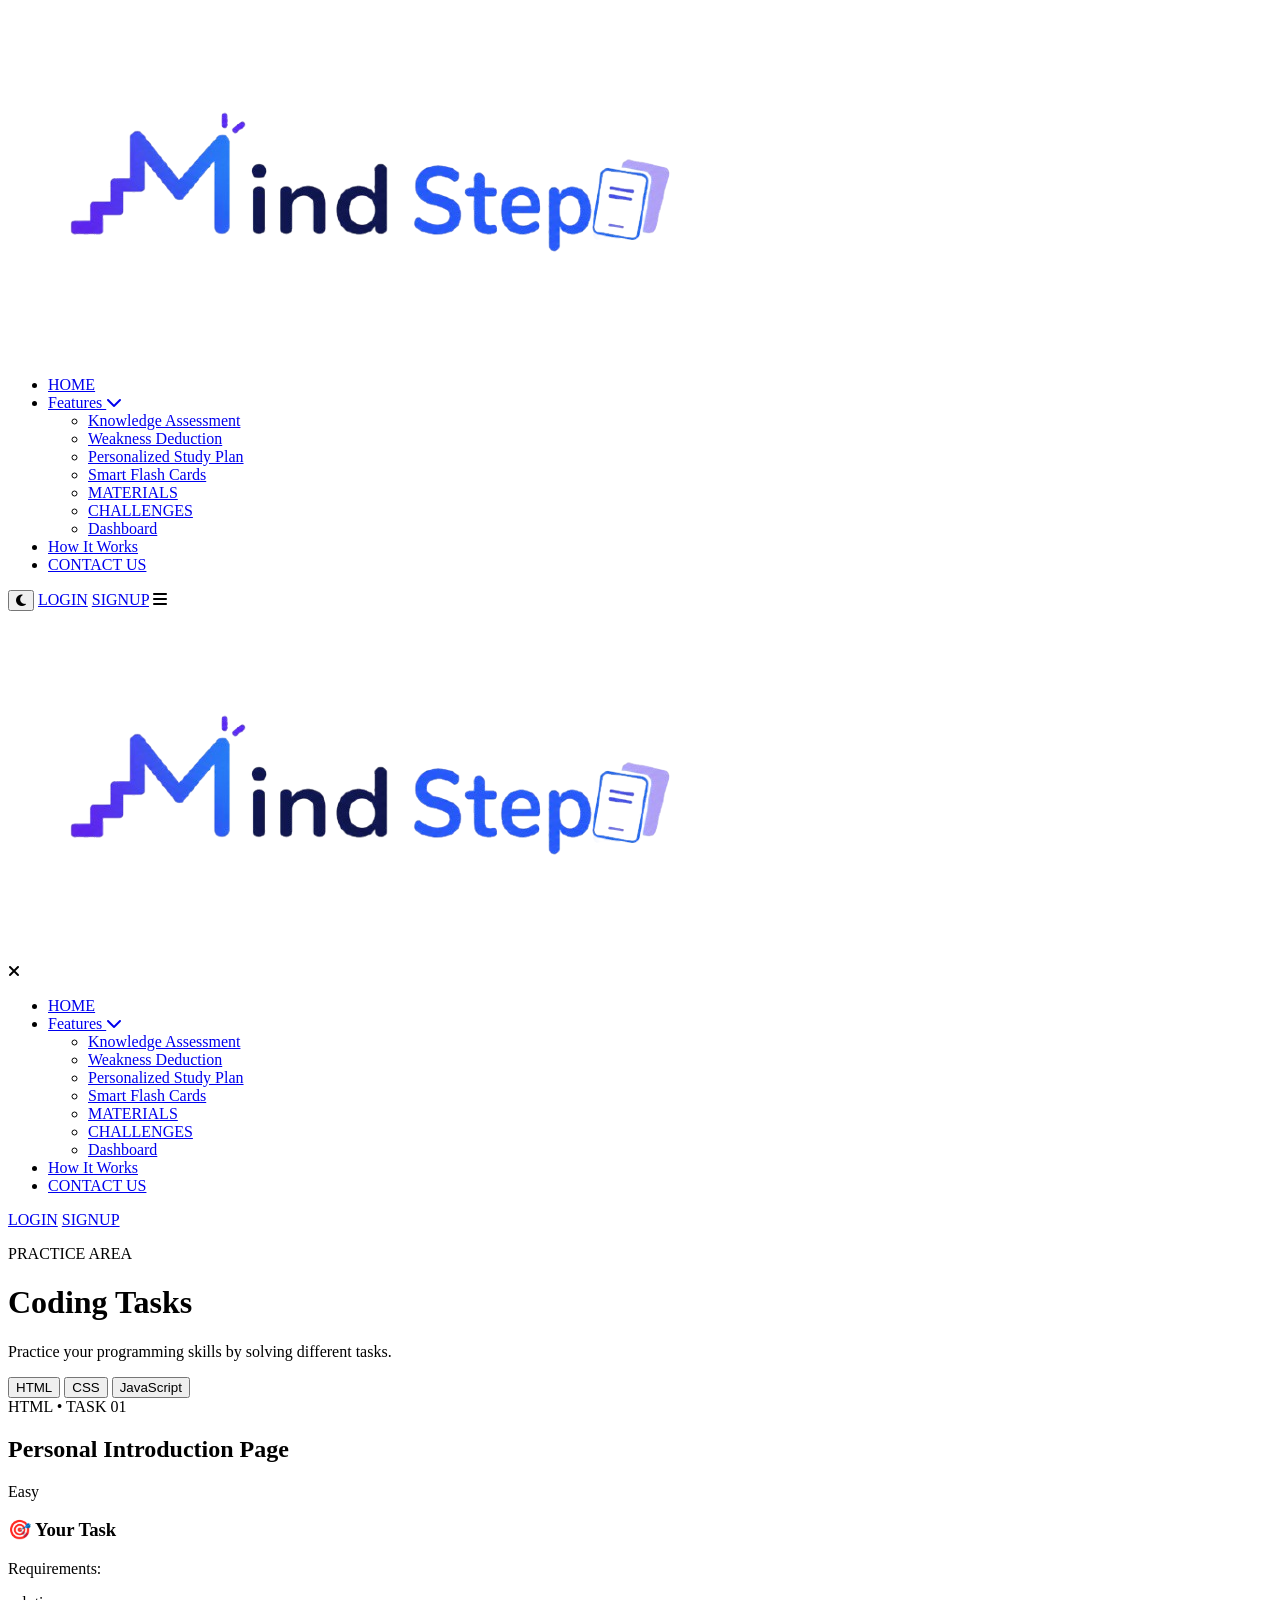
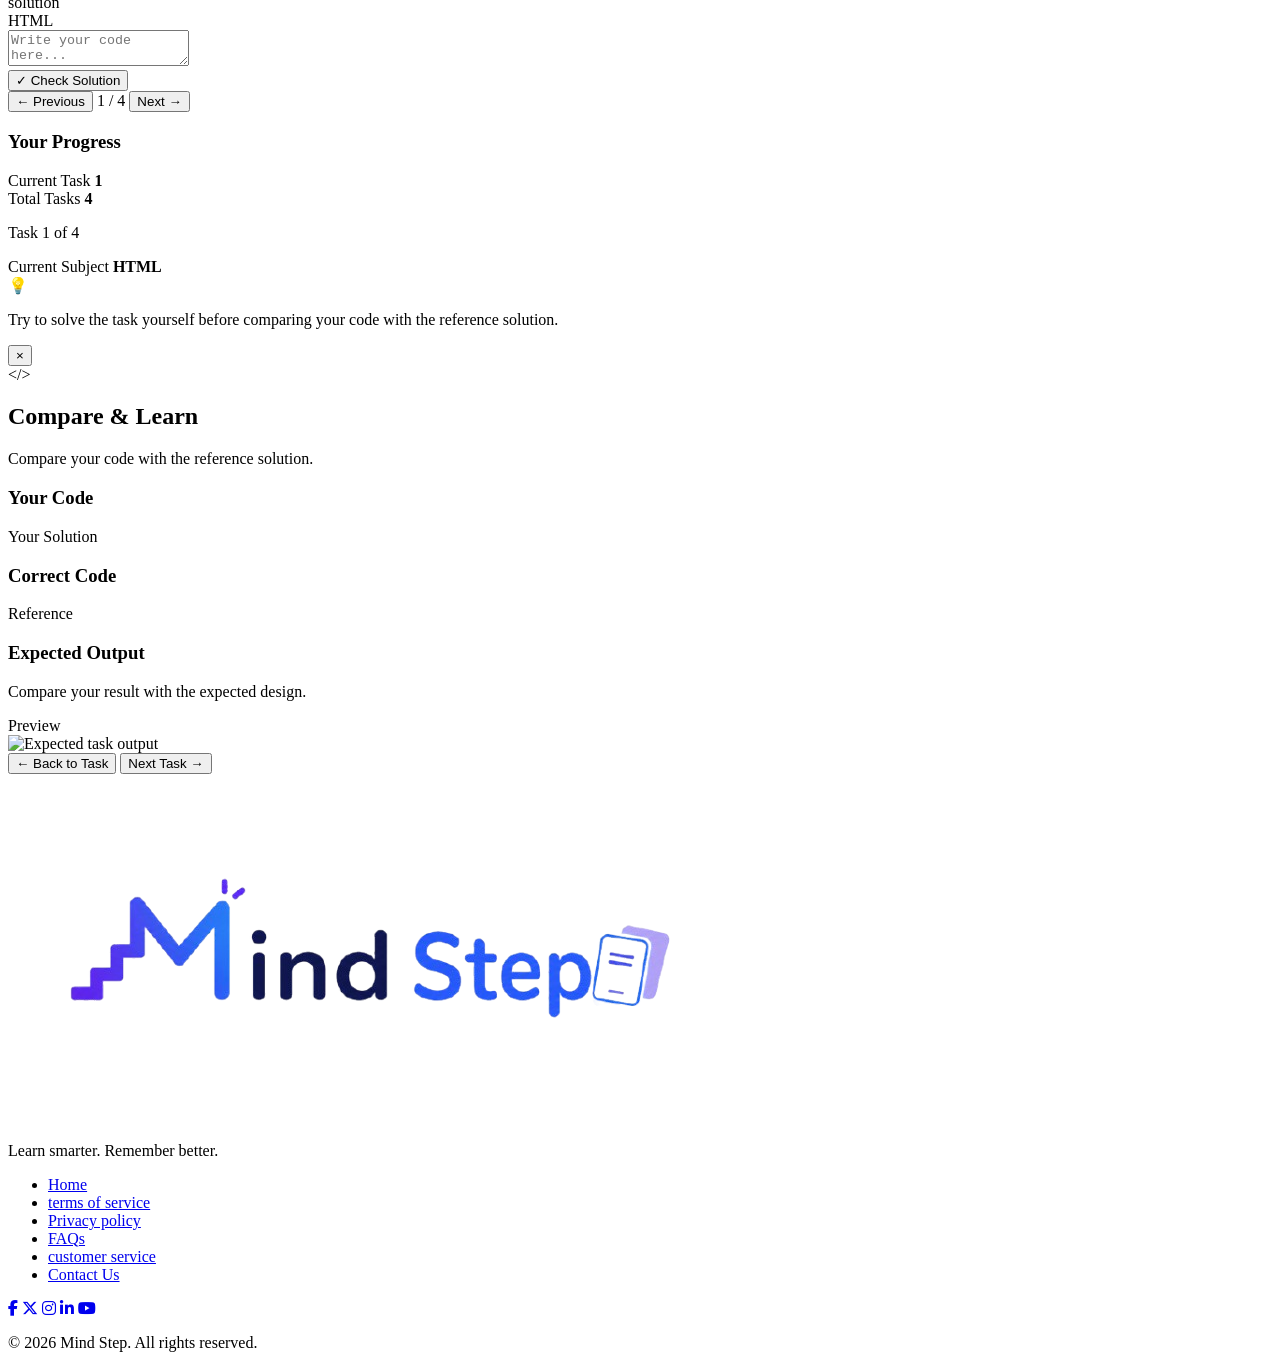
==== challenges.html @ 677df2b9 "Add files via upload" ====
<!DOCTYPE html>
<html lang="en" dir="ltr">

<head>

    <meta charset="UTF-8">

    <meta name="viewport" content="width=device-width, initial-scale=1.0">

    <title>CodeLearn - Coding Tasks</title>

    <link rel="stylesheet"
          href="https://cdnjs.cloudflare.com/ajax/libs/font-awesome/6.5.2/css/all.min.css">

    <link rel="stylesheet" href="css/nav&footer.css">

    <link
        rel="stylesheet"
        href="https://cdnjs.cloudflare.com/ajax/libs/prism/1.29.0/themes/prism-tomorrow.min.css"
    >

    <link rel="stylesheet" href="css/challenges.css">

</head>


<body>


<nav>

    <div class="logo">
        <img src="ChatGPT_Image_Aug_16__2026__09_27_09_PM-removebg-preview.png" alt="Mind Step">
    </div>

    <ul class="nav-links">

        <li><a href="index.html">HOME</a></li>

        <li class="features-menu">
            <a href="index.html#features">
                Features
                <i class="fa-solid fa-chevron-down"></i>
            </a>

            <ul class="features-dropdown">
                <li><a href="diagnostic-test.html">Knowledge Assessment</a></li>
                <li><a href="result.html">Weakness Deduction</a></li>
                <li><a href="study-plan.html">Personalized Study Plan</a></li>
                <li><a href="flashcards.html">Smart Flash Cards</a></li>
                <li><a href="material.html">MATERIALS</a></li>
                <li><a href="challenges.html" class="active">CHALLENGES</a></li>
                <li><a href="dashboard.html">Dashboard</a></li>
            </ul>
        </li>

        <li><a href="index.html#how-it-works">How It Works</a></li>
        <li><a href="index.html#contact">CONTACT US</a></li>

    </ul>

    <div class="nav-actions">

        <button onclick="toggleDarkMode()" class="dark-mode-btn" id="darkModeBtn" type="button">
            <i class="fa-solid fa-moon"></i>
        </button>

        <a href="login.html" class="nav-cta">LOGIN</a>
        <a href="signup.html" class="nav-cta">SIGNUP</a>

        <i onclick="showsidebar()" class="fa-solid fa-bars menu-icon"></i>

    </div>

    <div class="sidebar">

        <div class="sidebar-header">
            <div class="logo">
                <img src="ChatGPT_Image_Aug_16__2026__09_27_09_PM-removebg-preview.png" alt="Mind Step">
            </div>
            <i onclick="hidesidebar()" class="fa-solid fa-xmark close-icon"></i>
        </div>

        <ul>
            <li><a href="index.html">HOME</a></li>

            <li class="sidebar-features">
                <a href="index.html#features">
                    Features
                    <i class="fa-solid fa-chevron-down"></i>
                </a>

                <ul class="sidebar-features-dropdown">
                    <li><a href="diagnostic-test.html">Knowledge Assessment</a></li>
                    <li><a href="result.html">Weakness Deduction</a></li>
                    <li><a href="study-plan.html">Personalized Study Plan</a></li>
                    <li><a href="flashcards.html">Smart Flash Cards</a></li>
                    <li><a href="material.html">MATERIALS</a></li>
                    <li><a href="challenges.html">CHALLENGES</a></li>
                    <li><a href="dashboard.html">Dashboard</a></li>
                </ul>
            </li>

            <li><a href="index.html#how-it-works">How It Works</a></li>
            <li><a href="index.html#contact">CONTACT US</a></li>
        </ul>

        <div class="sidebar-buttons">
            <a href="login.html" class="sider-cta">LOGIN</a>
            <a href="signup.html" class="sider-cta">SIGNUP</a>
        </div>

    </div>

</nav>



<main class="container">


    <!-- PAGE TITLE -->

    <div class="page-title">

        <p class="small-title">
            PRACTICE AREA
        </p>

        <h1>
            Coding Tasks
        </h1>

        <p class="description">
            Practice your programming skills by solving different tasks.
        </p>

    </div>



    <!-- SUBJECTS -->

    <div class="subjects">

        <button
            class="subject-btn active"
            data-subject="HTML"
        >
            HTML
        </button>


        <button
            class="subject-btn"
            data-subject="CSS"
        >
            CSS
        </button>


        <button
            class="subject-btn"
            data-subject="JavaScript"
        >
            JavaScript
        </button>

    </div>



    <!-- TASK LAYOUT -->

    <div class="task-layout">


        <section class="task-section">


            <div class="task-card">


                <!-- TASK HEADER -->

                <div class="task-header">

                    <div>

                        <span class="task-number">

                            <span id="currentLanguage">
                                HTML
                            </span>

                            • TASK

                            <span id="taskNumber">
                                01
                            </span>

                        </span>


                        <h2 id="taskTitle">
                            Personal Introduction Page
                        </h2>

                    </div>


                    <span
                        id="difficulty"
                        class="difficulty easy"
                    >
                        Easy
                    </span>

                </div>



                <!-- INSTRUCTIONS -->

                <div class="instructions">

                    <h3>
                        🎯 Your Task
                    </h3>


                    <p id="taskDescription"></p>


                    <div class="requirements">

                        <p>
                            Requirements:
                        </p>


                        <ul id="requirementsList"></ul>

                    </div>

                </div>



                <!-- CODE EDITOR -->

                <div class="editor-container">


                    <div class="editor-header">


                        <div class="editor-title">

                            <span class="dot red"></span>

                            <span class="dot yellow"></span>

                            <span class="dot green"></span>

                            <span class="file-name">
                                solution
                            </span>

                        </div>


                        <span
                            id="language"
                            class="language"
                        >
                            HTML
                        </span>

                    </div>



                    <div class="editor">

                        <textarea
                            id="codeEditor"
                            spellcheck="false"
                            placeholder="Write your code here..."
                        ></textarea>

                    </div>


                </div>



                <!-- CHECK -->

                <div class="action-buttons">

                    <button
                        id="checkBtn"
                        class="check-btn"
                    >
                        ✓ Check Solution
                    </button>

                </div>


            </div>



            <!-- NAVIGATION -->

            <div class="task-navigation">

                <button
                    id="previousBtn"
                    class="nav-btn"
                >
                    ← Previous
                </button>


                <span id="taskCounter">
                    1 / 4
                </span>


                <button
                    id="nextBtn"
                    class="nav-btn"
                >
                    Next →
                </button>

            </div>


        </section>



        <!-- PROGRESS -->

        <aside class="progress-card">

            <h3>
                Your Progress
            </h3>


            <div class="progress-info">

                <div>

                    <span>
                        Current Task
                    </span>

                    <strong id="completedCount">
                        1
                    </strong>

                </div>


                <div>

                    <span>
                        Total Tasks
                    </span>

                    <strong id="totalTasks">
                        4
                    </strong>

                </div>

            </div>


            <div class="progress-bar">

                <div
                    id="progressFill"
                    class="progress-fill"
                ></div>

            </div>


            <p
                id="progressText"
                class="progress-text"
            >
                Task 1 of 4
            </p>


            <div class="level">

                <span>
                    Current Subject
                </span>

                <strong id="currentSubject">
                    HTML
                </strong>

            </div>


            <div class="tip">

                <span>
                    💡
                </span>

                <p>
                    Try to solve the task yourself before comparing your code with the reference solution.
                </p>

            </div>

        </aside>


    </div>


</main>



<!-- RESULT MODAL -->

<div
    id="resultModal"
    class="modal"
>


    <div class="result-card">


        <button
            id="closeModal"
            class="close-btn"
        >
            ×
        </button>



        <div class="result-title">

            <div class="compare-icon">
                &lt;/&gt;
            </div>


            <h2>
                Compare & Learn
            </h2>


            <p>
                Compare your code with the reference solution.
            </p>

        </div>



        <!-- CODE COMPARISON -->

        <div class="comparison">


            <div class="solution-box">

                <div class="solution-header">

                    <h3>
                        Your Code
                    </h3>

                    <span class="your-label">
                        Your Solution
                    </span>

                </div>


                <pre><code id="userSolution"></code></pre>

            </div>



            <div class="solution-box">

                <div class="solution-header">

                    <h3>
                        Correct Code
                    </h3>

                    <span class="correct-label">
                        Reference
                    </span>

                </div>


                <pre><code id="correctSolution"></code></pre>

            </div>


        </div>



        <!-- OUTPUT -->

        <div class="output-section">

            <div class="output-header">

                <div>

                    <h3>
                        Expected Output
                    </h3>

                    <p>
                        Compare your result with the expected design.
                    </p>

                </div>


                <span class="output-label">
                    Preview
                </span>

            </div>


            <div class="output-image-container">

                <img
                    id="outputImage"
                    src=""
                    alt="Expected task output"
                >

            </div>

        </div>



        <!-- BUTTONS -->

        <div class="result-actions">

            <button
                id="backToTask"
                class="back-btn"
            >
                ← Back to Task
            </button>


            <button
                id="nextFromResult"
                class="next-result-btn"
            >
                Next Task →
            </button>

        </div>


    </div>

</div>



<!-- ================= FOOTER ================= -->
<footer class="footer">

    <div class="footer-content">

        <div class="footer-logo">
            <img
                src="ChatGPT_Image_Aug_16__2026__09_27_09_PM-removebg-preview.png"
                alt="Mind Step"
            >
        </div>

        <p class="footer-tagline">
            Learn smarter. Remember better.
        </p>

        <ul class="footer-links">
            <li><a href="index.html">Home</a></li>
            <li><a href="#">terms of service</a></li>
            <li><a href="#">Privacy policy</a></li>
            <li><a href="#">FAQs</a></li>
            <li><a href="#">customer service</a></li>
            <li><a href="index.html#contact">Contact Us</a></li>
        </ul>

        <div class="social-icons">
            <a href="#" aria-label="Facebook"><i class="fa-brands fa-facebook-f"></i></a>
            <a href="#" aria-label="Twitter"><i class="fa-brands fa-x-twitter"></i></a>
            <a href="#" aria-label="Instagram"><i class="fa-brands fa-instagram"></i></a>
            <a href="#" aria-label="LinkedIn"><i class="fa-brands fa-linkedin-in"></i></a>
            <a href="#" aria-label="YouTube"><i class="fa-brands fa-youtube"></i></a>
        </div>

    </div>

    <div class="copyright">
        <p>&copy; 2026 Mind Step. All rights reserved.</p>
    </div>

</footer>


<script src="https://cdnjs.cloudflare.com/ajax/libs/prism/1.29.0/prism.min.js"></script>

<script src="https://cdnjs.cloudflare.com/ajax/libs/prism/1.29.0/components/prism-markup.min.js"></script>

<script src="https://cdnjs.cloudflare.com/ajax/libs/prism/1.29.0/components/prism-css.min.js"></script>

<script src="https://cdnjs.cloudflare.com/ajax/libs/prism/1.29.0/components/prism-javascript.min.js"></script>

<script src="js/challenges.js"></script>

<script src="js/mahy.js"></script>


</body>

</html>
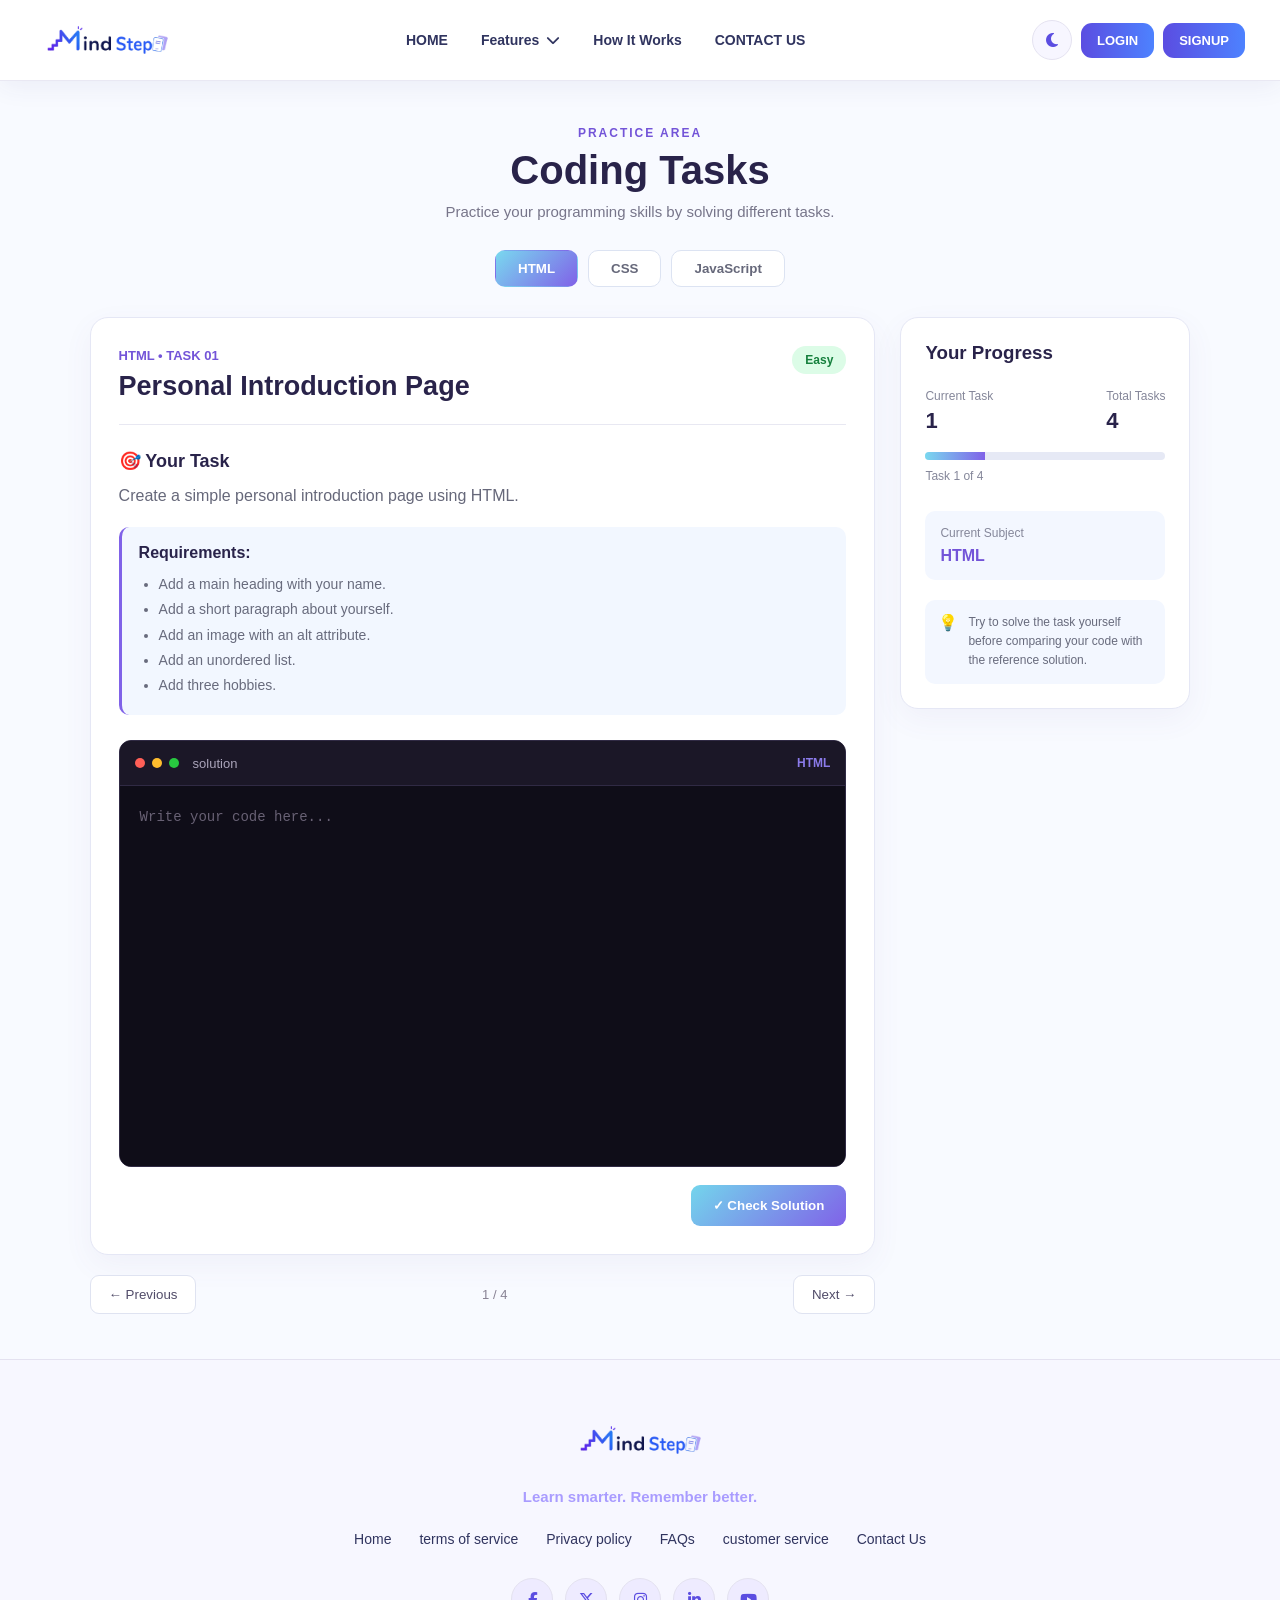
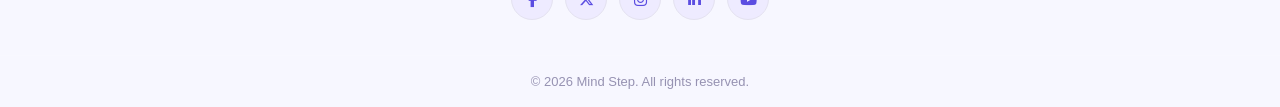
==== commit 6e96735d: "Update challenges.html" ====
--- a/challenges.html
+++ b/challenges.html
@@ -12,14 +12,14 @@
     <link rel="stylesheet"
           href="https://cdnjs.cloudflare.com/ajax/libs/font-awesome/6.5.2/css/all.min.css">
 
-    <link rel="stylesheet" href="css/nav&footer.css">
+    <link rel="stylesheet" href="nav&footer.css">
 
     <link
         rel="stylesheet"
         href="https://cdnjs.cloudflare.com/ajax/libs/prism/1.29.0/themes/prism-tomorrow.min.css"
     >
 
-    <link rel="stylesheet" href="css/challenges.css">
+    <link rel="stylesheet" href="challenges.css">
 
 </head>
 
@@ -645,11 +645,11 @@
 
 <script src="https://cdnjs.cloudflare.com/ajax/libs/prism/1.29.0/components/prism-javascript.min.js"></script>
 
-<script src="js/challenges.js"></script>
-
-<script src="js/mahy.js"></script>
+<script src="challenges.js"></script>
+
+<script src="mahy.js"></script>
 
 
 </body>
 
-</html>+</html>
--- a/nav&footer.css
+++ b/nav&footer.css
@@ -0,0 +1,801 @@
+
+
+* {
+
+    font-family: Arial, Helvetica, sans-serif;
+
+    margin: 0;
+
+    padding: 0;
+
+    box-sizing: border-box;
+
+}
+
+
+html {
+
+    scroll-behavior: smooth;
+    overflow-x: hidden;
+}
+
+
+body {
+
+    min-height: 100vh;
+    background: #f8f9ff;
+    color: #20255b;
+    display: flex;
+    flex-direction: column;
+        overflow-x: hidden;
+
+    transition:
+        background-color 0.3s ease,
+        color 0.3s ease;
+
+}
+
+
+nav {
+    width: 100%;
+    min-height: 68px;
+    padding: 5px 35px;
+    background: rgba(255, 255, 255, 0.94);
+    color: #20255b;
+    display: flex;
+    justify-content: space-between;
+    align-items: center;
+    gap: 20px;
+    position: sticky;
+    top: 0;
+    z-index: 1050;
+    border-bottom: 1px solid #e9e8f3;
+    box-shadow:        0 5px 25px rgba(60, 55, 130, 0.07);
+    backdrop-filter: blur(12px);
+    transition: 0.3s ease;
+    -webkit-transition: 0.3s ease;
+    -moz-transition: 0.3s ease;
+    -ms-transition: 0.3s ease;
+    -o-transition: 0.3s ease;
+}
+
+.logo {
+    margin: 0;
+    padding: 0;
+    flex-shrink: 0;
+}
+
+.logo img {
+    height: 70px;
+    width: auto;
+    display: block;
+}
+
+.nav-links {
+    list-style: none;
+    display: flex;
+    align-items: center;
+    justify-content: center;
+    gap: 5px;
+    margin: 0;
+    padding: 0;
+}
+
+.nav-links li {
+    list-style: none;
+    position: relative;
+}
+
+.nav-links  li  a {
+    text-decoration: none;
+    color: #30345f;
+    padding: 10px 14px;
+    font-size: 14px;
+    font-weight: 600;
+    white-space: nowrap;
+    border-radius: 10px;
+    display: flex;
+    align-items: center;
+    gap: 7px;
+    transition: 0.3s ease;
+    -webkit-transition: 0.3s ease;
+    -moz-transition: 0.3s ease;
+    -ms-transition: 0.3s ease;
+    -o-transition: 0.3s ease;
+}
+
+.nav-links li a:hover {
+    color: #5b4de1;
+    background: #f0edff;
+}
+
+.features-menu {
+    position: relative;
+}
+.features-dropdown {
+    position: absolute;
+    top: calc(100% + 10px);
+    left: 0;
+    width: 245px;
+    background: rgba(255, 255, 255, 0.98);
+    border: 1px solid #e9e8f3;
+    border-radius: 14px;
+    padding: 8px;
+    margin: 0;
+    list-style: none;
+    box-shadow:        0 15px 35px rgba(60, 55, 130, 0.12);
+    opacity: 0;
+    visibility: hidden;
+    transform: translateY(8px);
+    transition: 0.25s ease;
+    z-index: 2000;
+    -webkit-transition: 0.25s ease;
+    -moz-transition: 0.25s ease;
+    -ms-transition: 0.25s ease;
+    -o-transition: 0.25s ease;
+}
+
+
+.features-menu:hover .features-dropdown {
+    opacity: 1;
+    visibility: visible;
+    transform: translateY(0);
+    -webkit-transform: translateY(0);
+    -moz-transform: translateY(0);
+    -ms-transform: translateY(0);
+    -o-transform: translateY(0);
+}
+
+.features-dropdown li {
+    width: 100%;
+}
+
+.features-dropdown li a {
+    display: block;
+    width: 100%;
+    text-decoration: none;
+    color: #30345f;
+    padding: 11px 12px;
+    border-radius: 9px;
+    font-size: 13px;
+    font-weight: 600;
+    transition: 0.25s ease;
+}
+
+.features-dropdown li a:hover {
+    color: #5b4de1;
+    background: #f0edff;
+    padding-left: 16px;
+}
+
+.nav-actions {
+    display: flex;
+    align-items: center;
+    gap: 9px;
+    flex-shrink: 0;
+}
+.nav-cta {
+    text-decoration: none;
+    color: white;
+    background:
+        linear-gradient(
+            90deg,
+            #5b4de1,
+            #4d82ff
+        );
+    border-radius: 11px;
+    padding: 10px 16px;
+    font-weight: 700;
+    font-size: 13px;
+    white-space: nowrap;
+    cursor: pointer;
+    display: inline-block;
+    transition: 0.3s ease;
+}
+
+.nav-cta:hover {
+    transform: translateY(-2px);
+    box-shadow:        0 8px 20px rgba(91, 77, 225, 0.25);
+    -webkit-transform: translateY(-2px);
+    -moz-transform: translateY(-2px);
+    -ms-transform: translateY(-2px);
+    -o-transform: translateY(-2px);
+}
+
+.dark-mode-btn {
+    width: 40px;
+    height: 40px;
+    border: 1px solid #e4e2f0;
+    border-radius: 50%;
+    background: #f7f6ff;
+    color: #5b4de1;
+    display: flex;
+    align-items: center;
+    justify-content: center;
+    cursor: pointer;
+    font-size: 16px;
+    transition: 0.3s ease;
+}
+
+
+.dark-mode-btn:hover {
+    transform: rotate(15deg);
+    background: #eeebff;
+    -webkit-transform: rotate(15deg);
+    -moz-transform: rotate(15deg);
+    -ms-transform: rotate(15deg);
+    -o-transform: rotate(15deg);
+}
+
+.menu-icon {
+    display: none !important;
+    font-size: 24px;
+    color: #20255b;
+    cursor: pointer;
+    padding: 7px;
+    border-radius: 8px;
+    transition: 0.25s ease;
+    -webkit-border-radius: 8px;
+    -moz-border-radius: 8px;
+    -ms-border-radius: 8px;
+    -o-border-radius: 8px;
+}
+.menu-icon:hover {
+    color: #5b4de1;
+    background: #f0edff;
+    transform: scale(1.05);
+    -webkit-transform: scale(1.05);
+    -moz-transform: scale(1.05);
+    -ms-transform: scale(1.05);
+    -o-transform: scale(1.05);
+}
+
+.sidebar {
+    position: fixed;
+    top: 0;
+    right: 0;
+    width: 290px;
+    max-width: 85vw;
+    height: 100vh;
+    z-index: 9999;
+    background: rgba(255, 255, 255, 0.98);
+    box-shadow: -10px 0 35px rgba(30, 25, 80, 0.15);
+    display: none;
+    flex-direction: column;
+    padding: 20px;
+    backdrop-filter: blur(20px);
+    overflow-y: auto;
+}
+
+.sidebar-header {
+    width: 100%;
+    display: flex;
+    align-items: center;
+    justify-content: space-between;
+    margin-bottom: 25px;
+}
+
+.sidebar-header .logo img {
+    height: 70px;
+}
+
+.close-icon {
+    font-size: 24px;
+    color: #20255b;
+    cursor: pointer;
+    padding: 8px;
+    border-radius: 8px;
+    transition: 0.25s ease;
+    -webkit-border-radius: 8px;
+    -moz-border-radius: 8px;
+    -ms-border-radius: 8px;
+    -o-border-radius: 8px;
+    -webkit-transition: 0.25s ease;
+    -moz-transition: 0.25s ease;
+    -ms-transition: 0.25s ease;
+    -o-transition: 0.25s ease;
+}
+
+.close-icon:hover {
+    color: #5b4de1;
+    background: #f0edff;
+    transform: rotate(90deg);
+}
+
+.sidebar ul {
+    width: 100%;
+    padding: 0;
+    margin: 0;
+    list-style: none;
+}
+
+.sidebar ul li {
+    width: 100%;
+    list-style: none;
+    margin-bottom: 6px;
+    position: relative;
+}
+
+.sidebar ul li a {
+    width: 100%;
+    display: flex;
+    align-items: center;
+    justify-content: space-between;
+    text-decoration: none;
+    color: #30345f;
+    padding: 13px 14px;
+    font-size: 16px;
+    font-weight: 600;
+    border-radius: 10px;
+    transition: 0.25s ease;
+    -webkit-border-radius: 10px;
+    -moz-border-radius: 10px;
+    -ms-border-radius: 10px;
+    -o-border-radius: 10px;
+    -webkit-transition: 0.25s ease;
+    -moz-transition: 0.25s ease;
+    -ms-transition: 0.25s ease;
+    -o-transition: 0.25s ease;
+}
+
+.sidebar ul li a:hover {
+    color: #5b4de1;
+    background: #f0edff;
+}
+
+.sidebar-features-dropdown {
+    display: none;
+    width: 100%;
+    list-style: none;
+    padding: 5px 0 5px 12px;
+    margin: 0;
+    border-left: 2px solid #5b4de1;
+}
+
+.sidebar-features:hover .sidebar-features-dropdown {
+    display: block;
+}
+
+.sidebar-features-dropdown li {
+    width: 100%;
+    list-style: none;
+}
+
+.sidebar-features-dropdown li a {
+    display: block;
+    width: 100%;
+    text-decoration: none;
+    color: #5c607d;
+    padding: 10px 12px;
+    font-size: 14px;
+    font-weight: 500;
+    border-radius: 8px;
+    transition: 0.25s ease;
+}
+
+.sidebar-features-dropdown li a:hover {
+    color: #5b4de1;
+    background: #f0edff;
+    padding-left: 17px;
+}
+
+.sidebar-buttons {
+    display: flex;
+    flex-direction: column;
+    gap: 12px;
+    width: 100%;
+    margin-top: auto;
+    padding-top: 25px;
+}
+
+.sider-cta {
+    text-decoration: none;
+    color: white ;
+    background:
+        linear-gradient(
+            90deg,
+            #5b4de1,
+            #4d82ff
+        );
+    border-radius: 11px;
+    padding: 12px 10px;
+    font-weight: 700;
+    font-size: 14px;
+    text-align: center;
+    width: 100%;
+    cursor: pointer;
+    transition: 0.3s ease;
+}
+
+.sider-cta:hover {
+    transform: translateY(-2px);
+    box-shadow:        0 8px 20px rgba(91, 77, 225, 0.25);
+    -webkit-transform: translateY(-2px);
+    -moz-transform: translateY(-2px);
+    -ms-transform: translateY(-2px);
+    -o-transform: translateY(-2px);
+}
+
+
+body.dark-mode .features-dropdown {
+    background: #191d3b;
+    border-color: #2b3052;
+    box-shadow:
+        0 15px 35px rgba(0, 0, 0, 0.3);
+}
+
+
+body.dark-mode .features-dropdown li a {
+
+    color: #e5e7ff;
+}
+
+
+body.dark-mode .features-dropdown li a:hover {
+
+    color: #a99fff;
+
+    background: #29264b;
+}
+
+
+body.dark-mode .sidebar-features-dropdown {
+
+    border-color: #5b4de1;
+}
+
+
+body.dark-mode .sidebar-features-dropdown li a {
+
+    color: #aeb2c8;
+}
+
+
+body.dark-mode .sidebar-features-dropdown li a:hover {
+
+    color: #a99fff;
+
+    background: #29264b;
+}
+
+
+/* ======================================================TABLET=========================================== */
+@media (max-width: 1000px) {
+    nav {
+        min-height: 60px;
+        padding: 5px 22px;
+    }
+
+    nav .logo img {
+        height: 60px;
+    }
+
+    /* HIDE DESKTOP NAV&CTA  */
+    .nav-links {
+        display: none;
+    }
+
+    .nav-actions .nav-cta {
+        display: none;
+    }
+
+    .dark-mode-btn {
+        display: flex;
+    }
+
+    /* SHOW MENU */
+    .menu-icon {
+        display: block !important;
+    }
+}
+
+
+/* ====================================================MOBILE=================================================== */
+@media (max-width: 600px) {
+    nav {
+        min-height: 60px;
+        padding: 4px 15px;
+    }
+
+    nav .logo img {
+        height: 62px;
+    }
+
+    .dark-mode-btn {
+        width: 36px;
+        height: 36px;
+        font-size: 14px;
+    }
+
+    .nav-actions {
+        gap: 6px;
+    }
+
+
+    .menu-icon {
+        font-size: 22px;
+    }
+
+    .sidebar {
+        width: 270px;
+        max-width: 88%;
+        padding: 15px;
+    }
+
+    .sidebar-header .logo img {
+        height: 62px;
+    }
+
+}
+
+
+/* =========================================================
+   FOOTER
+========================================================= */
+
+.footer {
+
+    width: 100%;
+
+ background: #F7F7FF;
+    color: #20255B;
+    border-top: 1px solid #E4E2F0;
+
+    margin-top: auto;
+
+    text-align: center;
+}
+
+
+.footer-content {
+
+    max-width: 1000px;
+
+    margin: auto;
+
+    padding: 45px 25px 35px;
+
+    display: flex;
+
+    flex-direction: column;
+
+    align-items: center;
+}
+
+
+.footer-logo {
+
+    margin-bottom: 8px;
+}
+
+
+.footer-logo img {
+
+    height: 70px;
+
+    width: auto;
+
+    display: block;
+}
+
+
+.footer-tagline {
+
+    color: #A99CFF;
+
+    font-size: 15px;
+
+    font-weight: 600;
+
+    margin: 5px 0 25px;
+}
+
+
+.footer-links {
+
+    list-style: none;
+
+    padding: 0;
+
+    margin: 0 0 25px;
+
+    display: flex;
+
+    justify-content: center;
+
+    align-items: center;
+
+    flex-wrap: wrap;
+
+    gap: 8px 28px;
+}
+
+
+.footer-links li {
+
+    margin: 0;
+
+    padding: 0;
+}
+
+
+.footer-links a {
+
+    text-decoration: none;
+
+    color: #30345F;
+
+    font-size: 14px;
+
+    font-weight: 500;
+
+    transition: 0.3s ease;
+}
+
+
+.footer-links a:hover {
+
+    color: #5B4DE1;
+
+}
+
+
+.social-icons {
+
+    display: flex;
+
+    align-items: center;
+
+    justify-content: center;
+
+    gap: 12px;
+
+    margin-top: 5px;
+}
+
+
+.social-icons a {
+
+    width: 42px;
+
+    height: 42px;
+
+    border-radius: 50%;
+
+    display: flex;
+
+    align-items: center;
+
+    justify-content: center;
+
+    text-decoration: none;
+
+ background: #EEEBFF;
+    border: 1px solid #E4E2F0;
+    color: #5B4DE1;
+
+    font-size: 15px;
+
+    transition: 0.3s ease;
+}
+
+
+.social-icons a:hover {
+
+    background: linear-gradient(90deg, #5B4DE1, #4D82FF);
+    color: white;
+
+    transform: translateY(-4px);
+
+    box-shadow:
+        0 8px 20px
+        rgba(117, 103, 255, 0.30);
+}
+
+
+.copyright {
+
+    width: 100%;
+
+    padding: 18px 20px;
+
+    border-top:
+        1px solid
+        rgba(255, 255, 255, 0.10);
+}
+
+
+.copyright p {
+
+    margin: 0;
+
+    color: #9692B2;
+
+    font-size: 13px;
+}
+
+
+@media (max-width: 700px) {
+
+    .footer-content {
+
+        padding:
+            40px 20px 30px;
+    }
+
+
+    .footer-links {
+
+        gap: 10px 20px;
+
+        max-width: 600px;
+    }
+
+}
+
+
+@media (max-width: 500px) {
+
+    .footer-content {
+
+        padding:
+            35px 15px 25px;
+    }
+
+
+    .footer-logo img {
+
+        height: 60px;
+    }
+
+
+    .footer-tagline {
+
+        font-size: 14px;
+
+        margin-bottom: 22px;
+    }
+
+
+    .footer-links {
+
+        gap: 12px 18px;
+
+        margin-bottom: 25px;
+    }
+
+
+    .footer-links a {
+
+        font-size: 13px;
+    }
+
+
+    .social-icons {
+
+        gap: 9px;
+    }
+
+
+    .social-icons a {
+
+        width: 38px;
+
+        height: 38px;
+
+        font-size: 14px;
+    }
+
+
+    .copyright {
+
+        padding: 15px;
+    }
+
+
+    .copyright p {
+
+        font-size: 12px;
+    }
+
+}
--- a/challenges.css
+++ b/challenges.css
@@ -0,0 +1,1375 @@
+
+* {
+    margin: 0;
+    padding: 0;
+    box-sizing: border-box;
+}
+
+
+body {
+
+    font-family: Arial, sans-serif;
+
+    background: #f8faff;
+
+    color: #29234a;
+
+    min-height: 100vh;
+}
+
+
+/* =========================
+   HEADER
+========================= */
+
+.header {
+
+    height: 70px;
+
+    display: flex;
+
+    align-items: center;
+
+    justify-content: space-between;
+
+    padding: 0 7%;
+
+    background: white;
+
+    border-bottom: 1px solid #e5e7f5;
+}
+
+
+.logo {
+
+    display: flex;
+
+    align-items: center;
+
+    gap: 10px;
+
+    font-size: 22px;
+
+    font-weight: bold;
+}
+
+
+.logo span {
+
+    color: #7354d8;
+
+    font-size: 25px;
+}
+
+
+.header nav {
+
+    display: flex;
+
+    gap: 30px;
+}
+
+
+.header nav a {
+
+    color: #77758a;
+
+    text-decoration: none;
+
+    font-size: 15px;
+}
+
+
+.header nav a:hover,
+.header nav a.active {
+
+    color: #7354d8;
+}
+
+
+/* =========================
+   PAGE TITLE
+========================= */
+
+.container {
+
+    width: 86%;
+
+    max-width: 1250px;
+
+    margin: auto;
+
+    padding: 45px 0;
+}
+
+
+.page-title {
+
+    text-align: center;
+
+    margin-bottom: 30px;
+}
+
+
+.small-title {
+
+    color: #7354d8;
+
+    font-size: 12px;
+
+    font-weight: bold;
+
+    letter-spacing: 2px;
+
+    margin-bottom: 8px;
+}
+
+
+.page-title h1 {
+
+    font-size: 40px;
+
+    margin-bottom: 10px;
+
+    color: #29234a;
+}
+
+
+.description {
+
+    color: #77758a;
+
+    font-size: 15px;
+}
+
+
+/* =========================
+   SUBJECTS
+========================= */
+
+.subjects {
+
+    display: flex;
+
+    justify-content: center;
+
+    gap: 10px;
+
+    margin-bottom: 30px;
+}
+
+
+.subject-btn {
+
+    padding: 10px 22px;
+
+    border: 1px solid #dce3f2;
+
+    background: white;
+
+    color: #66687a;
+
+    border-radius: 10px;
+
+    cursor: pointer;
+
+    font-weight: bold;
+
+    transition: 0.2s;
+}
+
+
+.subject-btn:hover {
+
+    border-color: #8062e8;
+
+    color: #7354d8;
+}
+
+
+.subject-btn.active {
+
+    color: white;
+
+    border-color: transparent;
+
+    background: linear-gradient(
+        135deg,
+        #79d8ef,
+        #8062e8
+    );
+}
+
+
+/* =========================
+   LAYOUT
+========================= */
+
+.task-layout {
+
+    display: grid;
+
+    grid-template-columns: 1fr 290px;
+
+    gap: 25px;
+
+    align-items: start;
+}
+
+
+/* =========================
+   TASK CARD
+========================= */
+
+.task-card {
+
+    background: white;
+
+    border: 1px solid #e5e7f5;
+
+    border-radius: 18px;
+
+    padding: 28px;
+
+    box-shadow:
+        0 10px 30px
+        rgba(100, 90, 150, 0.06);
+}
+
+
+.task-header {
+
+    display: flex;
+
+    justify-content: space-between;
+
+    align-items: flex-start;
+
+    padding-bottom: 22px;
+
+    border-bottom: 1px solid #e8e8f2;
+}
+
+
+.task-number {
+
+    color: #7354d8;
+
+    font-size: 13px;
+
+    font-weight: bold;
+}
+
+
+.task-header h2 {
+
+    font-size: 27px;
+
+    margin-top: 7px;
+}
+
+
+/* =========================
+   LEVELS
+========================= */
+
+.difficulty {
+
+    padding: 7px 13px;
+
+    border-radius: 20px;
+
+    font-size: 12px;
+
+    font-weight: bold;
+}
+
+
+.difficulty.easy {
+
+    color: #15803d;
+
+    background: #dcfce7;
+}
+
+
+.difficulty.medium {
+
+    color: #b45309;
+
+    background: #fef3c7;
+}
+
+
+.difficulty.hard {
+
+    color: #dc2626;
+
+    background: #fee2e2;
+}
+
+
+.difficulty.final {
+
+    color: #7c3aed;
+
+    background: #ede9fe;
+}
+
+
+/* =========================
+   INSTRUCTIONS
+========================= */
+
+.instructions {
+
+    padding: 25px 0;
+}
+
+
+.instructions h3 {
+
+    font-size: 18px;
+
+    margin-bottom: 10px;
+}
+
+
+.instructions > p {
+
+    color: #66687a;
+
+    line-height: 1.7;
+
+    margin-bottom: 18px;
+}
+
+
+.requirements {
+
+    background: #f2f7ff;
+
+    border-left: 3px solid #8062e8;
+
+    border-radius: 10px;
+
+    padding: 17px;
+}
+
+
+.requirements p {
+
+    font-weight: bold;
+
+    margin-bottom: 10px;
+}
+
+
+.requirements ul {
+
+    padding-left: 20px;
+
+    color: #686b7d;
+
+    line-height: 1.8;
+
+    font-size: 14px;
+}
+
+
+/* =========================
+   EDITOR
+========================= */
+
+.editor-container {
+
+    border: 1px solid #302a44;
+
+    border-radius: 12px;
+
+    overflow: hidden;
+
+    background: #0f0d18;
+}
+
+
+.editor-header {
+
+    height: 45px;
+
+    display: flex;
+
+    align-items: center;
+
+    justify-content: space-between;
+
+    padding: 0 15px;
+
+    background: #1b1727;
+
+    border-bottom: 1px solid #302a44;
+}
+
+
+.editor-title {
+
+    display: flex;
+
+    align-items: center;
+
+    gap: 7px;
+}
+
+
+.dot {
+
+    width: 10px;
+
+    height: 10px;
+
+    border-radius: 50%;
+
+    display: inline-block;
+}
+
+
+.red {
+
+    background: #ff5f57;
+}
+
+
+.yellow {
+
+    background: #ffbd2e;
+}
+
+
+.green {
+
+    background: #28c840;
+}
+
+
+.file-name {
+
+    color: #aaa4ba;
+
+    font-size: 13px;
+
+    margin-left: 7px;
+}
+
+
+.language {
+
+    color: #8b7bea;
+
+    font-size: 12px;
+
+    font-weight: bold;
+}
+
+
+/* =========================
+   TEXT AREA
+========================= */
+
+.editor {
+
+    height: 380px;
+
+    background: #0f0d18;
+}
+
+
+#codeEditor {
+
+    width: 100%;
+
+    height: 100%;
+
+    padding: 20px;
+
+    resize: none;
+
+    border: none;
+
+    outline: none;
+
+    background: #0f0d18;
+
+    color: #e9e6f4;
+
+    caret-color: white;
+
+    font-family: Consolas, monospace;
+
+    font-size: 14px;
+
+    line-height: 1.7;
+}
+
+
+#codeEditor::placeholder {
+
+    color: #686174;
+}
+
+
+#codeEditor::selection {
+
+    background: rgba(
+        128,
+        98,
+        232,
+        0.35
+    );
+}
+
+
+/* =========================
+   CHECK BUTTON
+========================= */
+
+.action-buttons {
+
+    display: flex;
+
+    justify-content: flex-end;
+
+    margin-top: 18px;
+}
+
+
+.check-btn {
+
+    border: none;
+
+    background: linear-gradient(
+        135deg,
+        #73d5ec,
+        #8062e8
+    );
+
+    color: white;
+
+    padding: 13px 22px;
+
+    border-radius: 9px;
+
+    cursor: pointer;
+
+    font-weight: bold;
+
+    transition: 0.2s;
+}
+
+
+.check-btn:hover {
+
+    transform: translateY(-1px);
+
+    box-shadow:
+        0 5px 15px
+        rgba(128, 98, 232, 0.2);
+}
+
+
+/* =========================
+   PROGRESS
+========================= */
+
+.progress-card {
+
+    background: white;
+
+    border: 1px solid #e5e7f5;
+
+    border-radius: 18px;
+
+    padding: 24px;
+
+    position: sticky;
+
+    top: 20px;
+
+    box-shadow:
+        0 10px 30px
+        rgba(100, 90, 150, 0.06);
+}
+
+
+.progress-card h3 {
+
+    margin-bottom: 25px;
+}
+
+
+.progress-info {
+
+    display: flex;
+
+    justify-content: space-between;
+
+    margin-bottom: 18px;
+}
+
+
+.progress-info div {
+
+    display: flex;
+
+    flex-direction: column;
+
+    gap: 5px;
+}
+
+
+.progress-info span {
+
+    color: #85879a;
+
+    font-size: 12px;
+}
+
+
+.progress-info strong {
+
+    font-size: 22px;
+}
+
+
+.progress-bar {
+
+    height: 8px;
+
+    background: #e6e9f5;
+
+    border-radius: 10px;
+
+    overflow: hidden;
+}
+
+
+.progress-fill {
+
+    height: 100%;
+
+    width: 25%;
+
+    background: linear-gradient(
+        90deg,
+        #79d8ef,
+        #8062e8
+    );
+
+    transition: 0.4s;
+}
+
+
+.progress-text {
+
+    color: #85879a;
+
+    font-size: 12px;
+
+    margin-top: 9px;
+}
+
+
+.level {
+
+    margin-top: 28px;
+
+    padding: 15px;
+
+    background: #f3f7ff;
+
+    border-radius: 10px;
+
+    display: flex;
+
+    flex-direction: column;
+
+    gap: 7px;
+}
+
+
+.level span {
+
+    color: #85879a;
+
+    font-size: 12px;
+}
+
+
+.level strong {
+
+    color: #7354d8;
+}
+
+
+.tip {
+
+    display: flex;
+
+    gap: 10px;
+
+    margin-top: 20px;
+
+    padding: 13px;
+
+    background: #f3f7ff;
+
+    border-radius: 10px;
+}
+
+
+.tip p {
+
+    color: #686b7d;
+
+    font-size: 12px;
+
+    line-height: 1.6;
+}
+
+
+/* =========================
+   NAVIGATION
+========================= */
+
+.task-navigation {
+
+    display: flex;
+
+    align-items: center;
+
+    justify-content: space-between;
+
+    margin-top: 20px;
+}
+
+
+.nav-btn {
+
+    background: white;
+
+    color: #514c69;
+
+    border: 1px solid #dfe3f1;
+
+    padding: 11px 18px;
+
+    border-radius: 9px;
+
+    cursor: pointer;
+
+    transition: 0.2s;
+}
+
+
+.nav-btn:hover {
+
+    border-color: #8062e8;
+
+    color: #7354d8;
+
+    background: #faf9ff;
+}
+
+
+#taskCounter {
+
+    color: #888294;
+
+    font-size: 13px;
+}
+
+
+/* =========================
+   MODAL
+========================= */
+
+.modal {
+
+    position: fixed;
+
+    inset: 0;
+
+    display: none;
+
+    align-items: center;
+
+    justify-content: center;
+
+    padding: 25px;
+
+    background: rgba(
+        30,
+        25,
+        50,
+        0.65
+    );
+
+    z-index: 1000;
+}
+
+
+.modal.show {
+
+    display: flex;
+}
+
+
+.result-card {
+
+    width: 100%;
+
+    max-width: 1100px;
+
+    max-height: 92vh;
+
+    overflow-y: auto;
+
+    background: white;
+
+    border-radius: 18px;
+
+    padding: 30px;
+
+    position: relative;
+}
+
+
+/* =========================
+   CLOSE
+========================= */
+
+.close-btn {
+
+    position: absolute;
+
+    top: 18px;
+
+    right: 20px;
+
+    width: 35px;
+
+    height: 35px;
+
+    border: none;
+
+    border-radius: 50%;
+
+    background: #eef1fa;
+
+    color: #514c69;
+
+    font-size: 22px;
+
+    cursor: pointer;
+}
+
+
+.close-btn:hover {
+
+    background: #8062e8;
+
+    color: white;
+}
+
+
+/* =========================
+   RESULT TITLE
+========================= */
+
+.result-title {
+
+    text-align: center;
+
+    margin-bottom: 30px;
+}
+
+
+.compare-icon {
+
+    width: 55px;
+
+    height: 55px;
+
+    margin: auto;
+
+    display: flex;
+
+    align-items: center;
+
+    justify-content: center;
+
+    border-radius: 50%;
+
+    background: #eeeaff;
+
+    color: #7354d8;
+
+    font-weight: bold;
+}
+
+
+.result-title h2 {
+
+    margin-top: 13px;
+
+    font-size: 25px;
+}
+
+
+.result-title p {
+
+    color: #8f899e;
+
+    margin-top: 8px;
+}
+
+
+/* =========================
+   COMPARISON
+========================= */
+
+.comparison {
+
+    display: grid;
+
+    grid-template-columns: 1fr 1fr;
+
+    gap: 20px;
+}
+
+
+.solution-box {
+
+    border: 1px solid #302a44;
+
+    border-radius: 12px;
+
+    overflow: hidden;
+
+    background: #0b0911;
+}
+
+
+.solution-header {
+
+    padding: 14px 16px;
+
+    display: flex;
+
+    align-items: center;
+
+    justify-content: space-between;
+
+    background: #1b1727;
+}
+
+
+.solution-header h3 {
+
+    color: white;
+
+    font-size: 14px;
+}
+
+
+.your-label,
+.correct-label {
+
+    font-size: 11px;
+
+    padding: 5px 9px;
+
+    border-radius: 10px;
+}
+
+
+.your-label {
+
+    color: #fbbf24;
+
+    background: rgba(
+        251,
+        191,
+        36,
+        0.1
+    );
+}
+
+
+.correct-label {
+
+    color: #4ade80;
+
+    background: rgba(
+        74,
+        222,
+        128,
+        0.1
+    );
+}
+
+
+.solution-box pre {
+
+    margin: 0;
+
+    padding: 20px;
+
+    min-height: 250px;
+
+    max-height: 350px;
+
+    overflow: auto;
+
+    font-family: Consolas, monospace;
+
+    font-size: 13px;
+
+    line-height: 1.7;
+}
+
+
+/* =========================
+   OUTPUT
+========================= */
+
+.output-section {
+
+    margin-top: 25px;
+
+    border: 1px solid #dfe3f1;
+
+    border-radius: 12px;
+
+    overflow: hidden;
+
+    background: white;
+}
+
+
+.output-header {
+
+    padding: 15px 18px;
+
+    background: #f3f7ff;
+
+    display: flex;
+
+    justify-content: space-between;
+
+    align-items: center;
+}
+
+
+.output-header h3 {
+
+    font-size: 15px;
+
+    margin-bottom: 5px;
+}
+
+
+.output-header p {
+
+    color: #888294;
+
+    font-size: 12px;
+}
+
+
+.output-label {
+
+    color: #7354d8;
+
+    background: #eeeaff;
+
+    padding: 6px 10px;
+
+    border-radius: 10px;
+
+    font-size: 11px;
+}
+
+
+.output-image-container {
+
+    padding: 20px;
+
+    background: #fafbff;
+
+    text-align: center;
+}
+
+
+.output-image-container img {
+
+    display: block;
+
+    max-width: 100%;
+
+    max-height: 450px;
+
+    margin: auto;
+
+    border-radius: 10px;
+
+    border: 1px solid #e1e4f0;
+
+    object-fit: contain;
+}
+
+
+/* =========================
+   RESULT BUTTONS
+========================= */
+
+.result-actions {
+
+    display: flex;
+
+    justify-content: center;
+
+    gap: 12px;
+
+    margin-top: 25px;
+}
+
+
+.back-btn,
+.next-result-btn {
+
+    border: none;
+
+    padding: 12px 20px;
+
+    border-radius: 9px;
+
+    cursor: pointer;
+
+    font-weight: bold;
+}
+
+
+.back-btn {
+
+    background: #eef1fa;
+
+    color: #514c69;
+}
+
+
+.next-result-btn {
+
+    background: linear-gradient(
+        135deg,
+        #73d5ec,
+        #8062e8
+    );
+
+    color: white;
+}
+
+
+/* =========================
+   RESPONSIVE
+========================= */
+
+@media (max-width: 900px) {
+
+    .task-layout {
+
+        grid-template-columns: 1fr;
+    }
+
+
+    .progress-card {
+
+        position: static;
+    }
+
+}
+
+
+@media (max-width: 700px) {
+
+    .comparison {
+
+        grid-template-columns: 1fr;
+    }
+
+
+    .subjects {
+
+        flex-wrap: wrap;
+    }
+
+
+    .task-header {
+
+        gap: 15px;
+    }
+
+
+    .check-btn {
+
+        width: 100%;
+    }
+
+}
+
+
+@media (max-width: 600px) {
+
+    .container {
+
+        width: 92%;
+    }
+
+
+    .header {
+
+        padding: 0 4%;
+    }
+
+
+    .header nav {
+
+        gap: 12px;
+    }
+
+
+    .page-title h1 {
+
+        font-size: 32px;
+    }
+
+
+    .task-card {
+
+        padding: 20px;
+    }
+
+
+    .result-card {
+
+        padding: 20px;
+    }
+
+}
+
+
+
+/* =========================================================
+   DARK MODE — Challenges page
+========================================================= */
+
+body.dark-mode {
+    background: #15162b;
+    color: #e7e7f5;
+}
+
+body.dark-mode .task-card,
+body.dark-mode .progress-card,
+body.dark-mode .result-card {
+    background: #20213d;
+    border-color: #303152;
+}
+
+body.dark-mode .task-header {
+    border-bottom-color: #303152;
+}
+
+body.dark-mode .task-header h2 {
+    color: #ffffff;
+}
+
+body.dark-mode .instructions h3 {
+    color: #ffffff;
+}
+
+body.dark-mode .instructions > p {
+    color: #b8bad0;
+}
+
+body.dark-mode .requirements {
+    background: #262752;
+    border-left-color: #8062e8;
+}
+
+body.dark-mode .requirements p {
+    color: #ffffff;
+}
+
+body.dark-mode .requirements ul {
+    color: #b8bad0;
+}
+
+body.dark-mode .subject-btn {
+    background: #20213d;
+    border-color: #303152;
+    color: #b8bad0;
+}
+
+body.dark-mode .subject-btn:hover {
+    color: #a99fff;
+    border-color: #8062e8;
+}
+
+body.dark-mode .nav-btn {
+    background: #20213d;
+    border-color: #303152;
+    color: #b8bad0;
+}
+
+body.dark-mode .progress-card h3 {
+    color: #ffffff;
+}
+
+body.dark-mode .progress-info span {
+    color: #9a9cc0;
+}
+
+body.dark-mode .progress-bar {
+    background: #303152;
+}
+
+body.dark-mode .level,
+body.dark-mode .tip {
+    background: #262752;
+}
+
+body.dark-mode .tip p {
+    color: #b8bad0;
+}
+
+body.dark-mode #taskCounter {
+    color: #9a9cc0;
+}
+
+body.dark-mode .output-section {
+    background: #20213d;
+    border-color: #303152;
+}
+
+body.dark-mode .output-header {
+    background: #262752;
+}
+
+body.dark-mode .output-header p {
+    color: #9a9cc0;
+}
+
+body.dark-mode .back-btn,
+body.dark-mode .close-btn {
+    background: #262752;
+    color: #e7e7f5;
+}
